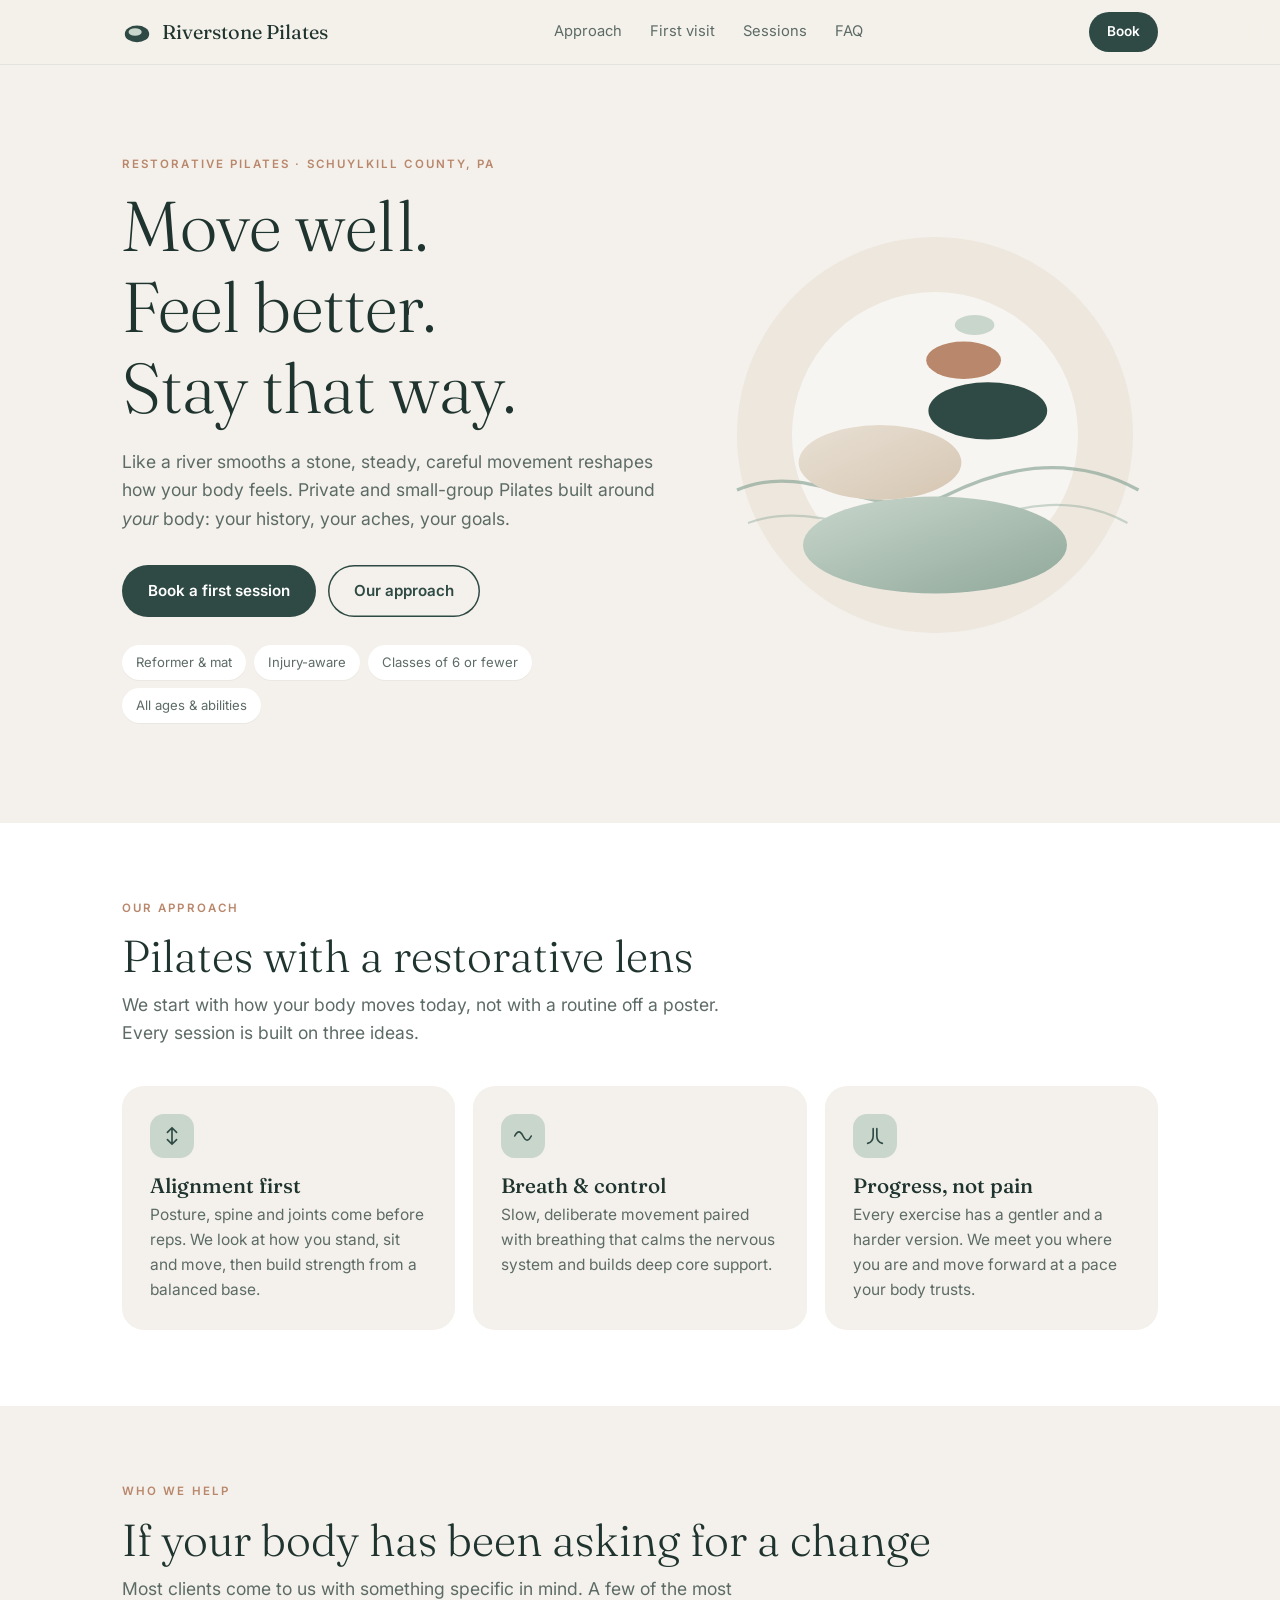
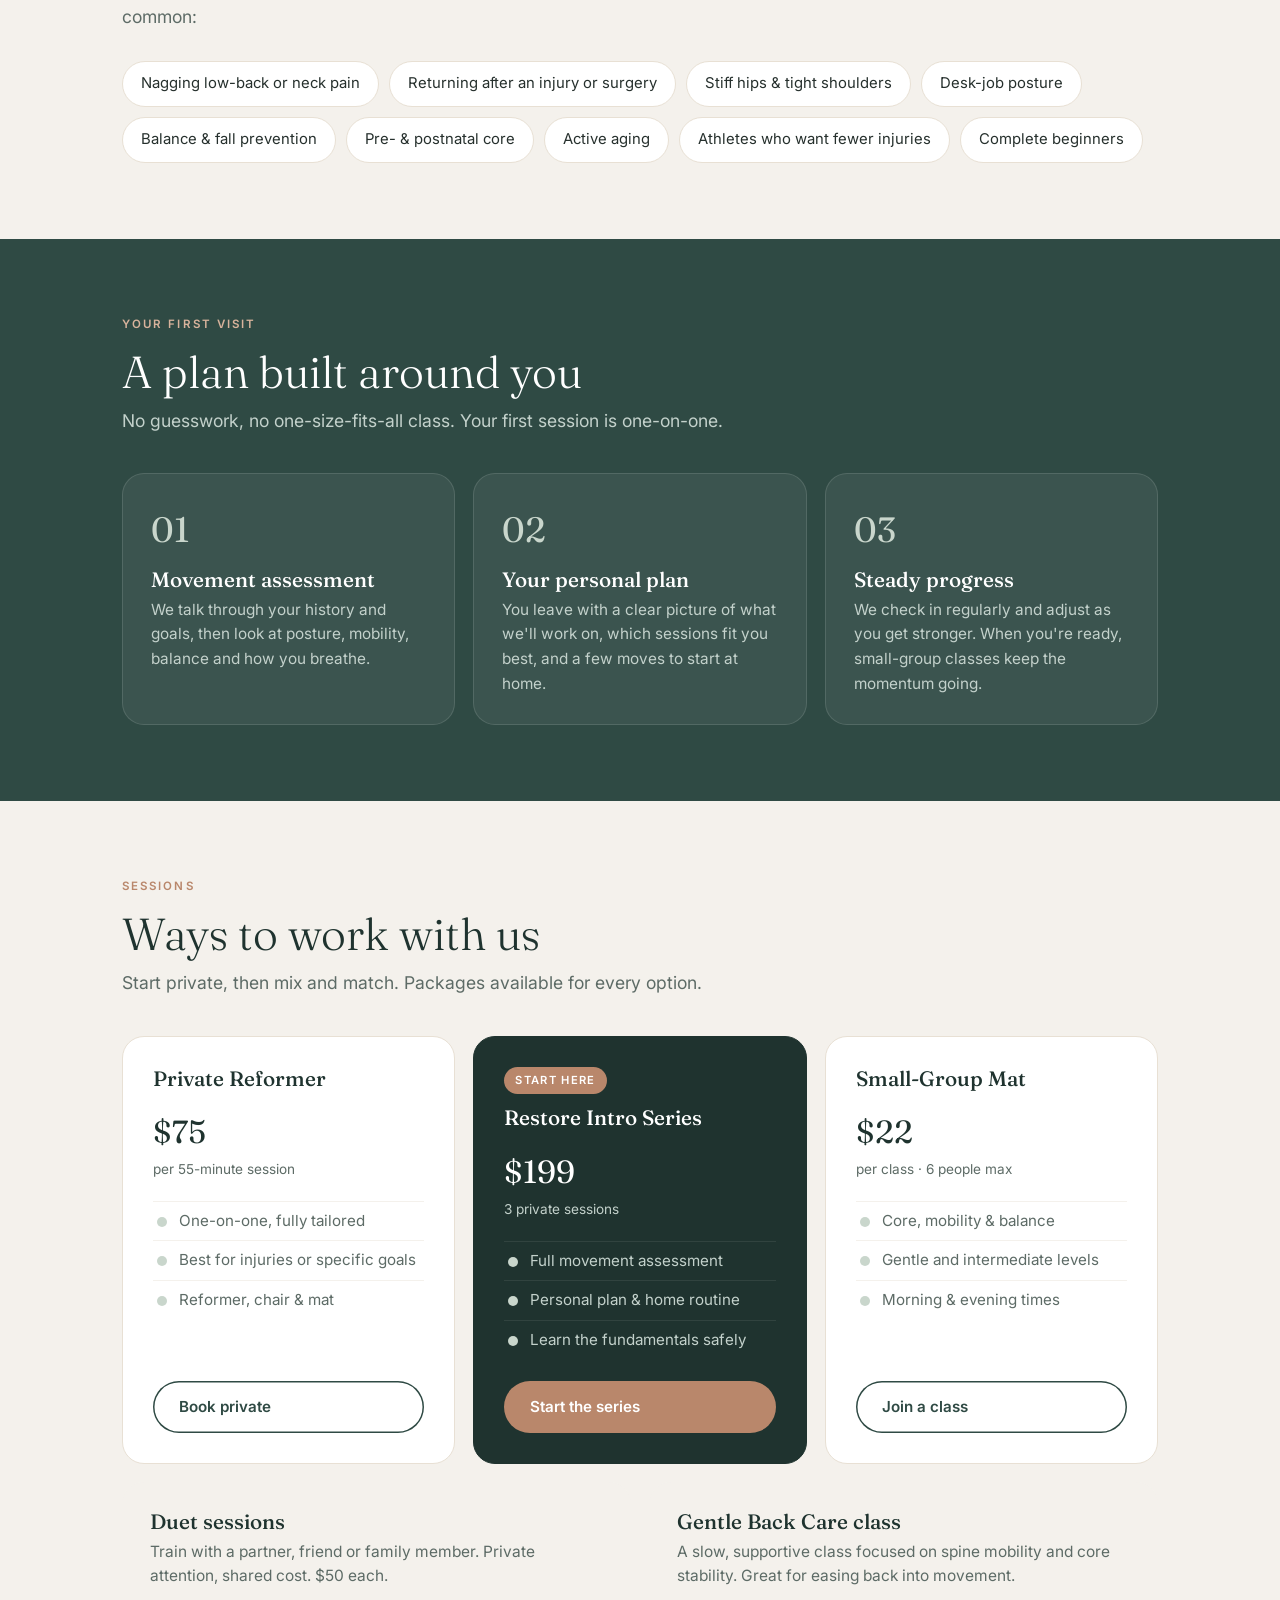
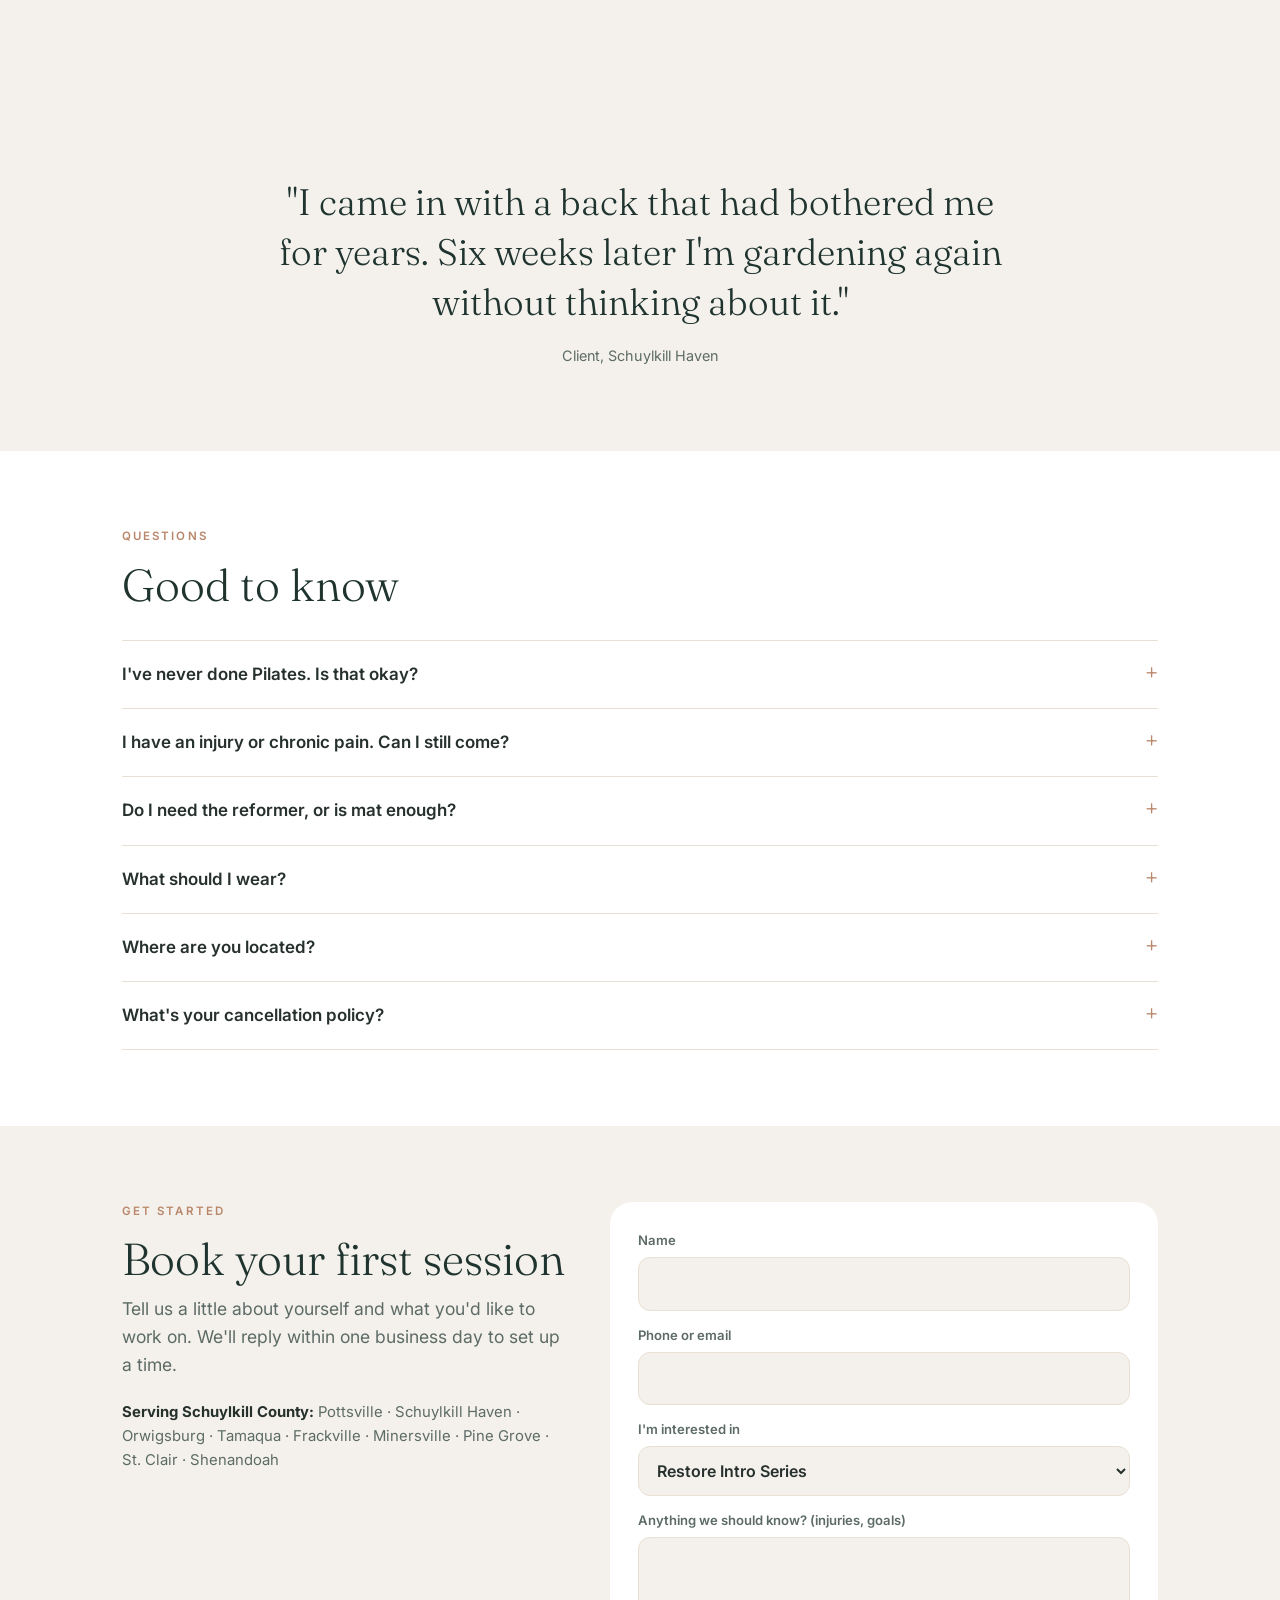
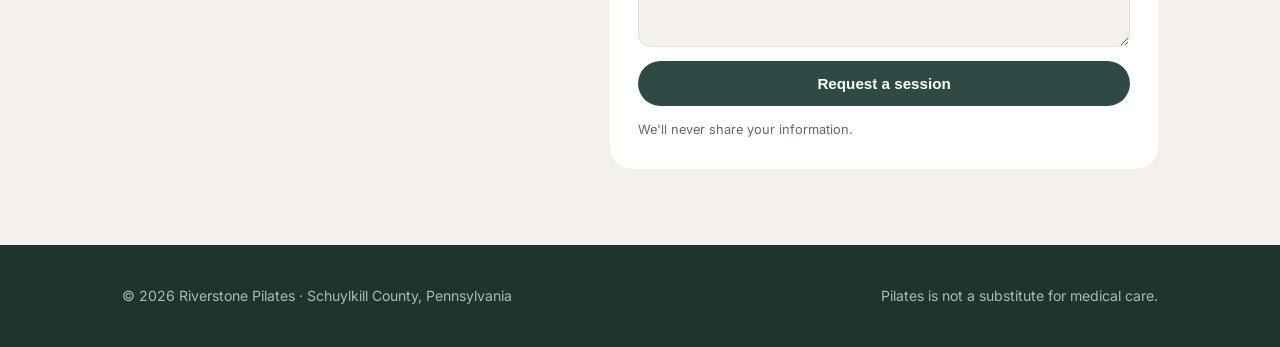
==== index.html @ e700edca "Pilates preview site" ====
<!doctype html>
<html lang="en">
<head>
<meta charset="utf-8">
<meta name="viewport" content="width=device-width, initial-scale=1, viewport-fit=cover">
<meta name="robots" content="noindex, nofollow">
<title>Riverstone Pilates | Schuylkill County, PA</title>
<meta name="description" content="Restorative Pilates in Schuylkill County, PA. Private reformer sessions, small-group mat classes and a guided Restore series for backs, joints and posture.">
<meta name="theme-color" content="#2f4a44">
<link rel="icon" href="data:image/svg+xml,%3Csvg xmlns='http://www.w3.org/2000/svg' viewBox='0 0 64 64'%3E%3Cellipse cx='32' cy='36' rx='26' ry='18' fill='%232f4a44'/%3E%3Cellipse cx='28' cy='32' rx='14' ry='8' fill='%23c9d6cc'/%3E%3C/svg%3E">
<link rel="preconnect" href="https://fonts.googleapis.com">
<link rel="preconnect" href="https://fonts.gstatic.com" crossorigin>
<link href="https://fonts.googleapis.com/css2?family=Fraunces:opsz,wght@9..144,300;9..144,500&family=Inter:wght@400;500;600&display=swap" rel="stylesheet">
<style>
  :root{
    --river:#2f4a44; --river-deep:#1f332f; --sage:#8fa89a; --mist:#c9d6cc;
    --stone:#f4f1ec; --sand:#e8e0d4; --clay:#b9876b; --ink:#26302d; --muted:#5d6b66;
    --radius:22px; --max:1080px;
  }
  *{box-sizing:border-box;margin:0;padding:0}
  html{scroll-behavior:smooth}
  body{font-family:Inter,system-ui,sans-serif;color:var(--ink);background:var(--stone);line-height:1.6;font-size:17px;-webkit-font-smoothing:antialiased}
  h1,h2,h3{font-family:Fraunces,Georgia,serif;font-weight:300;line-height:1.15;color:var(--river-deep)}
  h1{font-size:clamp(2.4rem,9vw,4.4rem)}
  h2{font-size:clamp(1.9rem,6vw,2.8rem);margin-bottom:.6rem}
  h3{font-size:1.3rem;font-weight:500;margin-bottom:.35rem}
  a{color:inherit}
  .wrap{max-width:var(--max);margin:0 auto;padding:0 22px}
  .eyebrow{text-transform:uppercase;letter-spacing:.18em;font-size:.72rem;font-weight:600;color:var(--clay);margin-bottom:.8rem;display:block}
  .lead{font-size:1.1rem;color:var(--muted);max-width:40rem}
  section{padding:76px 0}

  /* nav */
  header{position:sticky;top:0;z-index:20;background:rgba(244,241,236,.9);backdrop-filter:blur(10px);-webkit-backdrop-filter:blur(10px);border-bottom:1px solid rgba(47,74,68,.08)}
  .nav{display:flex;align-items:center;justify-content:space-between;height:64px}
  .logo{display:flex;align-items:center;gap:10px;text-decoration:none;font-family:Fraunces,serif;font-size:1.25rem;color:var(--river-deep)}
  .logo svg{width:30px;height:30px}
  .nav ul{display:none;list-style:none;gap:28px;font-size:.92rem}
  .nav ul a{text-decoration:none;color:var(--muted)}
  .nav ul a:hover{color:var(--river)}
  .btn{display:inline-block;background:var(--river);color:#fff;text-decoration:none;padding:14px 26px;border-radius:999px;font-weight:600;font-size:.95rem;border:0;cursor:pointer;transition:background .2s,transform .2s}
  .btn:hover{background:var(--river-deep);transform:translateY(-1px)}
  .btn.ghost{background:transparent;color:var(--river);box-shadow:inset 0 0 0 1.5px var(--river)}
  .btn.small{padding:9px 18px;font-size:.85rem}
  @media(min-width:860px){.nav ul{display:flex}}

  /* hero */
  .hero{padding:56px 0 70px;position:relative;overflow:hidden}
  .hero .wrap{display:grid;gap:44px;align-items:center}
  .hero p.lead{margin:1.2rem 0 2rem}
  .hero .ctas{display:flex;flex-wrap:wrap;gap:12px}
  .hero-art{position:relative;aspect-ratio:1/1;max-width:440px;width:100%;margin:0 auto}
  .hero-art svg{width:100%;height:100%}
  .badges{display:flex;flex-wrap:wrap;gap:8px;margin-top:28px}
  .badge{background:#fff;border-radius:999px;padding:7px 14px;font-size:.82rem;color:var(--muted);box-shadow:0 1px 0 rgba(0,0,0,.04)}
  @media(min-width:860px){.hero .wrap{grid-template-columns:1.1fr .9fr}.hero{padding:90px 0 100px}}

  /* pillars */
  .pillars{background:#fff}
  .grid{display:grid;gap:18px;margin-top:38px}
  @media(min-width:700px){.grid.three{grid-template-columns:repeat(3,1fr)}.grid.two{grid-template-columns:repeat(2,1fr)}}
  .card{background:var(--stone);border-radius:var(--radius);padding:28px}
  .card .ic{width:44px;height:44px;border-radius:14px;background:var(--mist);display:grid;place-items:center;margin-bottom:16px}
  .card .ic svg{width:22px;height:22px;stroke:var(--river);fill:none;stroke-width:1.8;stroke-linecap:round;stroke-linejoin:round}
  .card p{color:var(--muted);font-size:.97rem}

  /* who */
  .who-list{display:flex;flex-wrap:wrap;gap:10px;margin-top:30px}
  .who-list span{background:#fff;border:1px solid var(--sand);border-radius:999px;padding:10px 18px;font-size:.93rem}

  /* process */
  .process{background:var(--river);color:#e9efec}
  .process h2,.process h3{color:#fff}
  .process .lead{color:#c3d1cb}
  .steps{counter-reset:s;display:grid;gap:18px;margin-top:38px}
  @media(min-width:760px){.steps{grid-template-columns:repeat(3,1fr)}}
  .step{background:rgba(255,255,255,.06);border:1px solid rgba(255,255,255,.12);border-radius:var(--radius);padding:28px}
  .step::before{counter-increment:s;content:"0" counter(s);font-family:Fraunces,serif;font-size:2.2rem;color:var(--mist);display:block;margin-bottom:10px}
  .step p{color:#c3d1cb;font-size:.96rem}

  /* sessions */
  .session{background:#fff;border-radius:var(--radius);padding:30px;display:flex;flex-direction:column;border:1px solid var(--sand)}
  .session .price{font-family:Fraunces,serif;font-size:2rem;color:var(--river-deep);margin:10px 0 2px}
  .session .per{font-size:.85rem;color:var(--muted);margin-bottom:14px}
  .session ul{list-style:none;margin:6px 0 22px;flex:1}
  .session li{padding:7px 0 7px 26px;position:relative;font-size:.95rem;color:var(--muted);border-top:1px solid var(--stone)}
  .session li::before{content:"";position:absolute;left:4px;top:15px;width:10px;height:10px;border-radius:50%;background:var(--mist)}
  .session.featured{background:var(--river-deep);color:#e9efec;border-color:var(--river-deep)}
  .session.featured h3,.session.featured .price{color:#fff}
  .session.featured li,.session.featured .per{color:#c3d1cb;border-color:rgba(255,255,255,.08)}
  .session.featured .btn{background:var(--clay)}
  .tag{align-self:flex-start;background:var(--clay);color:#fff;font-size:.7rem;letter-spacing:.12em;text-transform:uppercase;font-weight:600;padding:5px 11px;border-radius:999px;margin-bottom:12px}

  /* quote */
  .quote{text-align:center;padding:84px 0}
  .quote blockquote{font-family:Fraunces,serif;font-weight:300;font-size:clamp(1.5rem,5vw,2.3rem);line-height:1.35;color:var(--river-deep);max-width:46rem;margin:0 auto}
  .quote cite{display:block;margin-top:18px;font-style:normal;color:var(--muted);font-size:.9rem}

  /* faq */
  .faq{background:#fff}
  details{border-bottom:1px solid var(--sand);padding:20px 0}
  details:first-of-type{border-top:1px solid var(--sand);margin-top:30px}
  summary{cursor:pointer;list-style:none;font-weight:600;display:flex;justify-content:space-between;gap:16px}
  summary::-webkit-details-marker{display:none}
  summary::after{content:"+";font-family:Fraunces,serif;font-size:1.5rem;line-height:1;color:var(--clay);transition:transform .2s}
  details[open] summary::after{transform:rotate(45deg)}
  details p{color:var(--muted);margin-top:10px;max-width:44rem}

  /* contact */
  .contact .wrap{display:grid;gap:40px}
  @media(min-width:860px){.contact .wrap{grid-template-columns:.9fr 1.1fr}}
  form{background:#fff;border-radius:var(--radius);padding:28px;display:grid;gap:14px}
  label{font-size:.82rem;font-weight:600;color:var(--muted);display:grid;gap:6px}
  input,select,textarea{font:inherit;font-size:16px;padding:13px 14px;border:1px solid var(--sand);border-radius:12px;background:var(--stone);color:var(--ink);width:100%}
  input:focus,select:focus,textarea:focus{outline:2px solid var(--sage);border-color:transparent}
  textarea{min-height:110px;resize:vertical}
  .towns{margin-top:22px;color:var(--muted);font-size:.93rem}
  .towns strong{color:var(--ink)}
  .note{font-size:.8rem;color:var(--muted)}

  footer{background:var(--river-deep);color:#a9bbb4;padding:40px 0 calc(40px + env(safe-area-inset-bottom));font-size:.88rem}
  footer .wrap{display:flex;flex-wrap:wrap;justify-content:space-between;gap:16px}

  /* sticky mobile CTA */
  .mcta{position:fixed;left:14px;right:14px;bottom:calc(14px + env(safe-area-inset-bottom));z-index:30;text-align:center;box-shadow:0 10px 30px rgba(31,51,47,.35)}
  @media(min-width:860px){.mcta{display:none}}

  .reveal{opacity:0;transform:translateY(18px);transition:opacity .8s ease,transform .8s ease}
  .reveal.in{opacity:1;transform:none}
  @media (prefers-reduced-motion:reduce){.reveal{opacity:1;transform:none}.breath{animation:none!important}}
  .breath{animation:breathe 8s ease-in-out infinite;transform-origin:center}
  @keyframes breathe{0%,100%{transform:scale(1)}50%{transform:scale(1.04)}}
</style>
</head>
<body>

<header>
  <div class="wrap nav">
    <a class="logo" href="#top" aria-label="Riverstone Pilates home">
      <svg viewBox="0 0 64 64" aria-hidden="true"><ellipse cx="32" cy="36" rx="26" ry="18" fill="#2f4a44"/><ellipse cx="28" cy="32" rx="14" ry="8" fill="#c9d6cc"/></svg>
      Riverstone Pilates
    </a>
    <ul>
      <li><a href="#approach">Approach</a></li>
      <li><a href="#first-visit">First visit</a></li>
      <li><a href="#sessions">Sessions</a></li>
      <li><a href="#faq">FAQ</a></li>
    </ul>
    <a class="btn small" href="#contact">Book</a>
  </div>
</header>

<main id="top">

<section class="hero">
  <div class="wrap">
    <div>
      <span class="eyebrow">Restorative Pilates · Schuylkill County, PA</span>
      <h1>Move well.<br>Feel better.<br>Stay that way.</h1>
      <p class="lead">Like a river smooths a stone, steady, careful movement reshapes how your body feels. Private and small-group Pilates built around <em>your</em> body: your history, your aches, your goals.</p>
      <div class="ctas">
        <a class="btn" href="#contact">Book a first session</a>
        <a class="btn ghost" href="#approach">Our approach</a>
      </div>
      <div class="badges">
        <span class="badge">Reformer &amp; mat</span>
        <span class="badge">Injury-aware</span>
        <span class="badge">Classes of 6 or fewer</span>
        <span class="badge">All ages &amp; abilities</span>
      </div>
    </div>
    <div class="hero-art" aria-hidden="true">
      <svg viewBox="0 0 400 400">
        <defs>
          <linearGradient id="g1" x1="0" y1="0" x2="1" y2="1"><stop offset="0" stop-color="#c9d6cc"/><stop offset="1" stop-color="#8fa89a"/></linearGradient>
          <linearGradient id="g2" x1="0" y1="0" x2="1" y2="1"><stop offset="0" stop-color="#e8e0d4"/><stop offset="1" stop-color="#d6c6b2"/></linearGradient>
        </defs>
        <g class="breath">
          <circle cx="200" cy="200" r="180" fill="#e8e0d4" opacity=".55"/>
          <circle cx="200" cy="200" r="130" fill="#fff" opacity=".6"/>
        </g>
        <path d="M20 250 C 90 220, 150 285, 210 255 S 330 220, 385 250" fill="none" stroke="#8fa89a" stroke-width="3" opacity=".7"/>
        <path d="M30 280 C 100 255, 160 310, 220 285 S 330 255, 375 280" fill="none" stroke="#8fa89a" stroke-width="2" opacity=".45"/>
        <ellipse cx="200" cy="300" rx="120" ry="44" fill="url(#g1)"/>
        <ellipse cx="150" cy="225" rx="74" ry="34" fill="url(#g2)"/>
        <ellipse cx="248" cy="178" rx="54" ry="26" fill="#2f4a44"/>
        <ellipse cx="226" cy="132" rx="34" ry="17" fill="#b9876b"/>
        <ellipse cx="236" cy="100" rx="18" ry="9" fill="#c9d6cc"/>
      </svg>
    </div>
  </div>
</section>

<section class="pillars" id="approach">
  <div class="wrap reveal">
    <span class="eyebrow">Our approach</span>
    <h2>Pilates with a restorative lens</h2>
    <p class="lead">We start with how your body moves today, not with a routine off a poster. Every session is built on three ideas.</p>
    <div class="grid three">
      <div class="card">
        <div class="ic"><svg viewBox="0 0 24 24"><path d="M12 3v18M7 8l5-5 5 5M7 16l5 5 5-5"/></svg></div>
        <h3>Alignment first</h3>
        <p>Posture, spine and joints come before reps. We look at how you stand, sit and move, then build strength from a balanced base.</p>
      </div>
      <div class="card">
        <div class="ic"><svg viewBox="0 0 24 24"><path d="M3 12c3-6 6-6 9 0s6 6 9 0"/></svg></div>
        <h3>Breath &amp; control</h3>
        <p>Slow, deliberate movement paired with breathing that calms the nervous system and builds deep core support.</p>
      </div>
      <div class="card">
        <div class="ic"><svg viewBox="0 0 24 24"><path d="M4 20c4-1 6-4 6-8V4M20 20c-4-1-6-4-6-8V4"/></svg></div>
        <h3>Progress, not pain</h3>
        <p>Every exercise has a gentler and a harder version. We meet you where you are and move forward at a pace your body trusts.</p>
      </div>
    </div>
  </div>
</section>

<section id="who">
  <div class="wrap reveal">
    <span class="eyebrow">Who we help</span>
    <h2>If your body has been asking for a change</h2>
    <p class="lead">Most clients come to us with something specific in mind. A few of the most common:</p>
    <div class="who-list">
      <span>Nagging low-back or neck pain</span>
      <span>Returning after an injury or surgery</span>
      <span>Stiff hips &amp; tight shoulders</span>
      <span>Desk-job posture</span>
      <span>Balance &amp; fall prevention</span>
      <span>Pre- &amp; postnatal core</span>
      <span>Active aging</span>
      <span>Athletes who want fewer injuries</span>
      <span>Complete beginners</span>
    </div>
  </div>
</section>

<section class="process" id="first-visit">
  <div class="wrap reveal">
    <span class="eyebrow" style="color:#d8b39c">Your first visit</span>
    <h2>A plan built around you</h2>
    <p class="lead">No guesswork, no one-size-fits-all class. Your first session is one-on-one.</p>
    <div class="steps">
      <div class="step"><h3>Movement assessment</h3><p>We talk through your history and goals, then look at posture, mobility, balance and how you breathe.</p></div>
      <div class="step"><h3>Your personal plan</h3><p>You leave with a clear picture of what we'll work on, which sessions fit you best, and a few moves to start at home.</p></div>
      <div class="step"><h3>Steady progress</h3><p>We check in regularly and adjust as you get stronger. When you're ready, small-group classes keep the momentum going.</p></div>
    </div>
  </div>
</section>

<section id="sessions">
  <div class="wrap reveal">
    <span class="eyebrow">Sessions</span>
    <h2>Ways to work with us</h2>
    <p class="lead">Start private, then mix and match. Packages available for every option.</p>
    <div class="grid three">
      <div class="session">
        <h3>Private Reformer</h3>
        <div class="price">$75</div><div class="per">per 55-minute session</div>
        <ul><li>One-on-one, fully tailored</li><li>Best for injuries or specific goals</li><li>Reformer, chair &amp; mat</li></ul>
        <a class="btn ghost" href="#contact">Book private</a>
      </div>
      <div class="session featured">
        <span class="tag">Start here</span>
        <h3>Restore Intro Series</h3>
        <div class="price">$199</div><div class="per">3 private sessions</div>
        <ul><li>Full movement assessment</li><li>Personal plan &amp; home routine</li><li>Learn the fundamentals safely</li></ul>
        <a class="btn" href="#contact">Start the series</a>
      </div>
      <div class="session">
        <h3>Small-Group Mat</h3>
        <div class="price">$22</div><div class="per">per class · 6 people max</div>
        <ul><li>Core, mobility &amp; balance</li><li>Gentle and intermediate levels</li><li>Morning &amp; evening times</li></ul>
        <a class="btn ghost" href="#contact">Join a class</a>
      </div>
    </div>
    <div class="grid two" style="margin-top:18px">
      <div class="card"><h3>Duet sessions</h3><p>Train with a partner, friend or family member. Private attention, shared cost. $50 each.</p></div>
      <div class="card"><h3>Gentle Back Care class</h3><p>A slow, supportive class focused on spine mobility and core stability. Great for easing back into movement.</p></div>
    </div>
  </div>
</section>

<section class="quote">
  <div class="wrap reveal">
    <blockquote>"I came in with a back that had bothered me for years. Six weeks later I'm gardening again without thinking about it."</blockquote>
    <cite>Client, Schuylkill Haven</cite>
  </div>
</section>

<section class="faq" id="faq">
  <div class="wrap reveal">
    <span class="eyebrow">Questions</span>
    <h2>Good to know</h2>
    <details><summary>I've never done Pilates. Is that okay?</summary><p>Absolutely. Most of our clients are new to it. Your first session is private so you can learn the basics at your own pace.</p></details>
    <details><summary>I have an injury or chronic pain. Can I still come?</summary><p>Yes, that's a big part of what we do. Tell us about it when you book and we'll build your sessions around it. If you're under a doctor's care, let us know and bring any guidance you've been given.</p></details>
    <details><summary>Do I need the reformer, or is mat enough?</summary><p>Both work. The reformer's springs can support you or challenge you, which makes it ideal for rebuilding strength. Mat classes are a great, affordable way to keep your progress going.</p></details>
    <details><summary>What should I wear?</summary><p>Comfortable clothes you can move in and grip socks (we have them if you forget). No shoes on the equipment.</p></details>
    <details><summary>Where are you located?</summary><p>We're in Schuylkill County, PA, with easy access from Pottsville, Schuylkill Haven, Orwigsburg and the surrounding towns. Exact address comes with your booking confirmation.</p></details>
    <details><summary>What's your cancellation policy?</summary><p>Please give 24 hours' notice to reschedule a private session. Life happens, so just reach out.</p></details>
  </div>
</section>

<section class="contact" id="contact">
  <div class="wrap reveal">
    <div>
      <span class="eyebrow">Get started</span>
      <h2>Book your first session</h2>
      <p class="lead">Tell us a little about yourself and what you'd like to work on. We'll reply within one business day to set up a time.</p>
      <p class="towns"><strong>Serving Schuylkill County:</strong> Pottsville · Schuylkill Haven · Orwigsburg · Tamaqua · Frackville · Minersville · Pine Grove · St. Clair · Shenandoah</p>
    </div>
    <form id="bookform">
      <label>Name<input name="name" required autocomplete="name"></label>
      <label>Phone or email<input name="contact" required autocomplete="email"></label>
      <label>I'm interested in
        <select name="interest">
          <option>Restore Intro Series</option>
          <option>Private Reformer</option>
          <option>Duet sessions</option>
          <option>Small-Group Mat</option>
          <option>Gentle Back Care class</option>
          <option>Not sure yet</option>
        </select>
      </label>
      <label>Anything we should know? (injuries, goals)<textarea name="notes"></textarea></label>
      <button class="btn" type="submit">Request a session</button>
      <p class="note" id="formnote">We'll never share your information.</p>
    </form>
  </div>
</section>

</main>

<footer>
  <div class="wrap">
    <span>© 2026 Riverstone Pilates · Schuylkill County, Pennsylvania</span>
    <span>Pilates is not a substitute for medical care.</span>
  </div>
</footer>

<a class="btn mcta" href="#contact">Book a first session</a>

<script>
  const io = new IntersectionObserver(es => es.forEach(e => { if (e.isIntersecting) { e.target.classList.add('in'); io.unobserve(e.target); } }), {threshold:.12});
  document.querySelectorAll('.reveal').forEach(el => io.observe(el));
  // Preview only: the form isn't wired to an inbox yet.
  document.getElementById('bookform').addEventListener('submit', e => {
    e.preventDefault();
    document.getElementById('formnote').textContent = "Thanks! This is a preview site, so requests aren't sent anywhere yet.";
  });
</script>
</body>
</html>
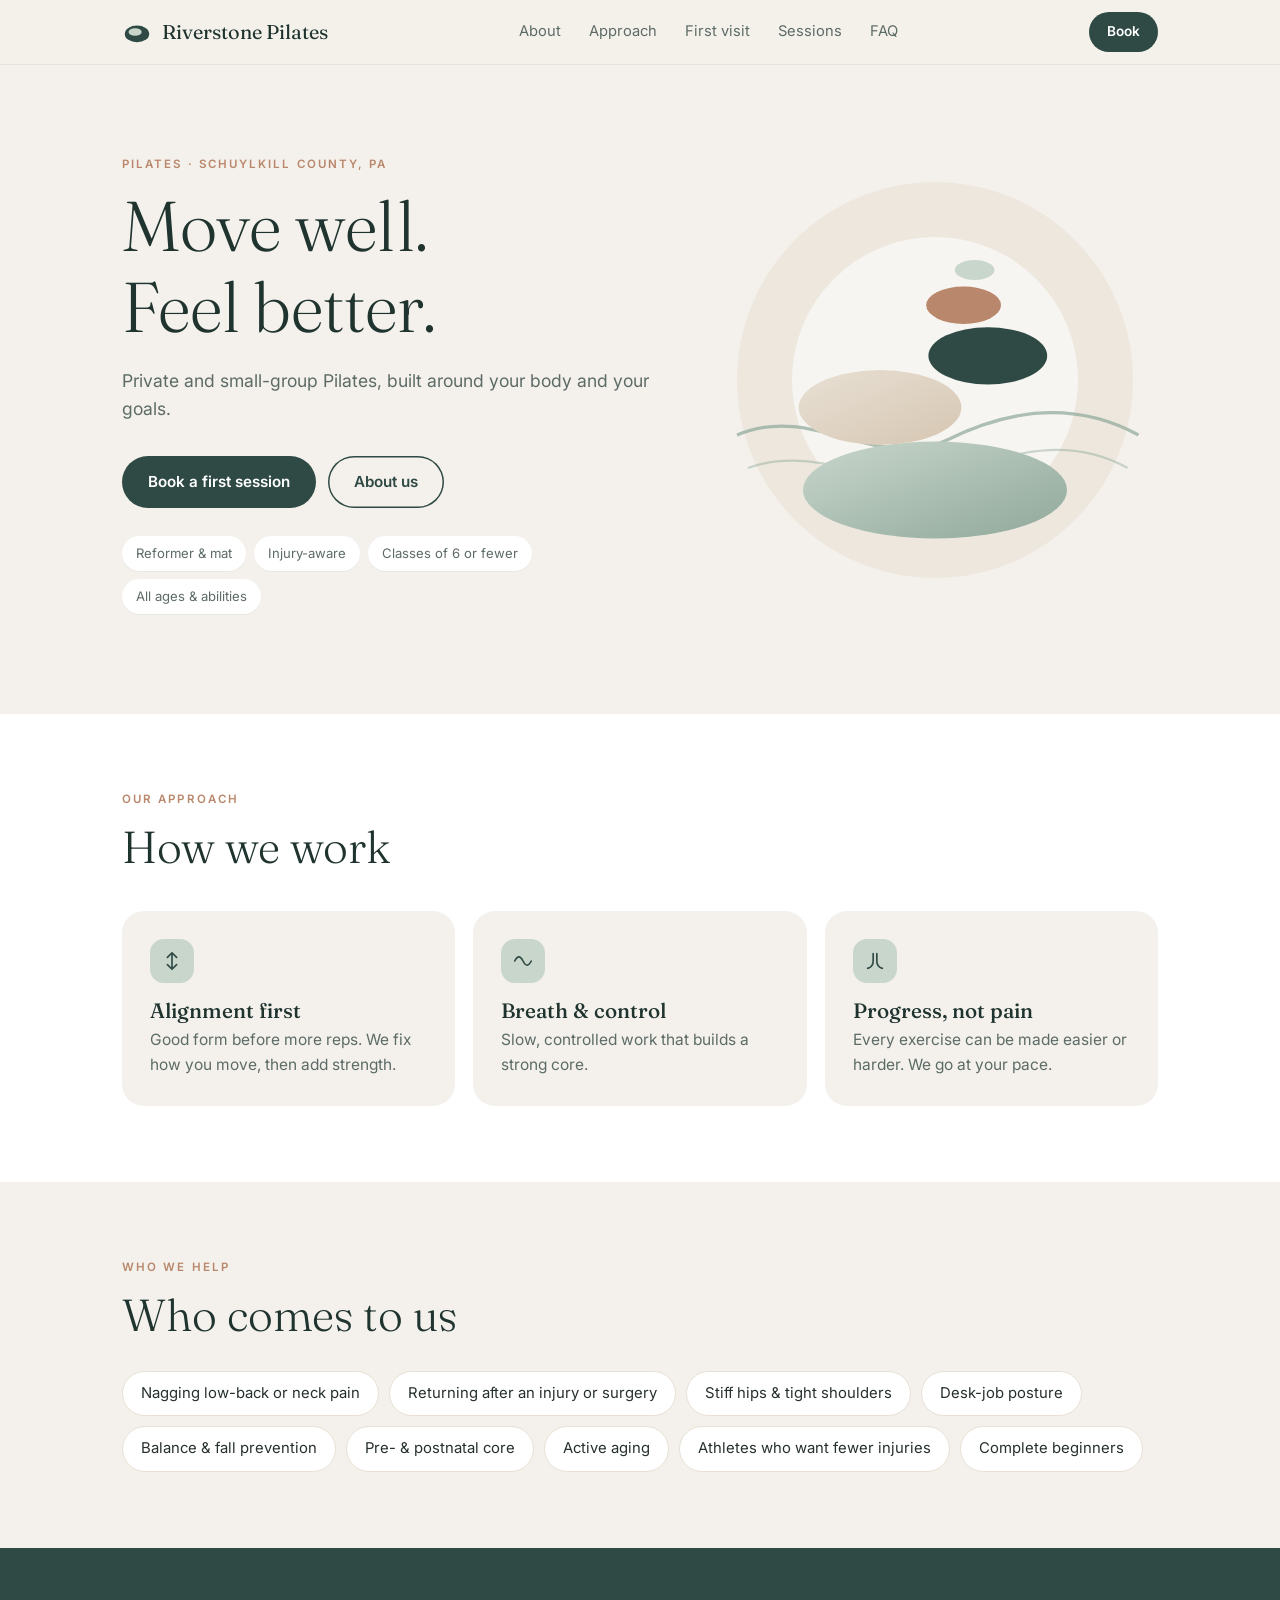
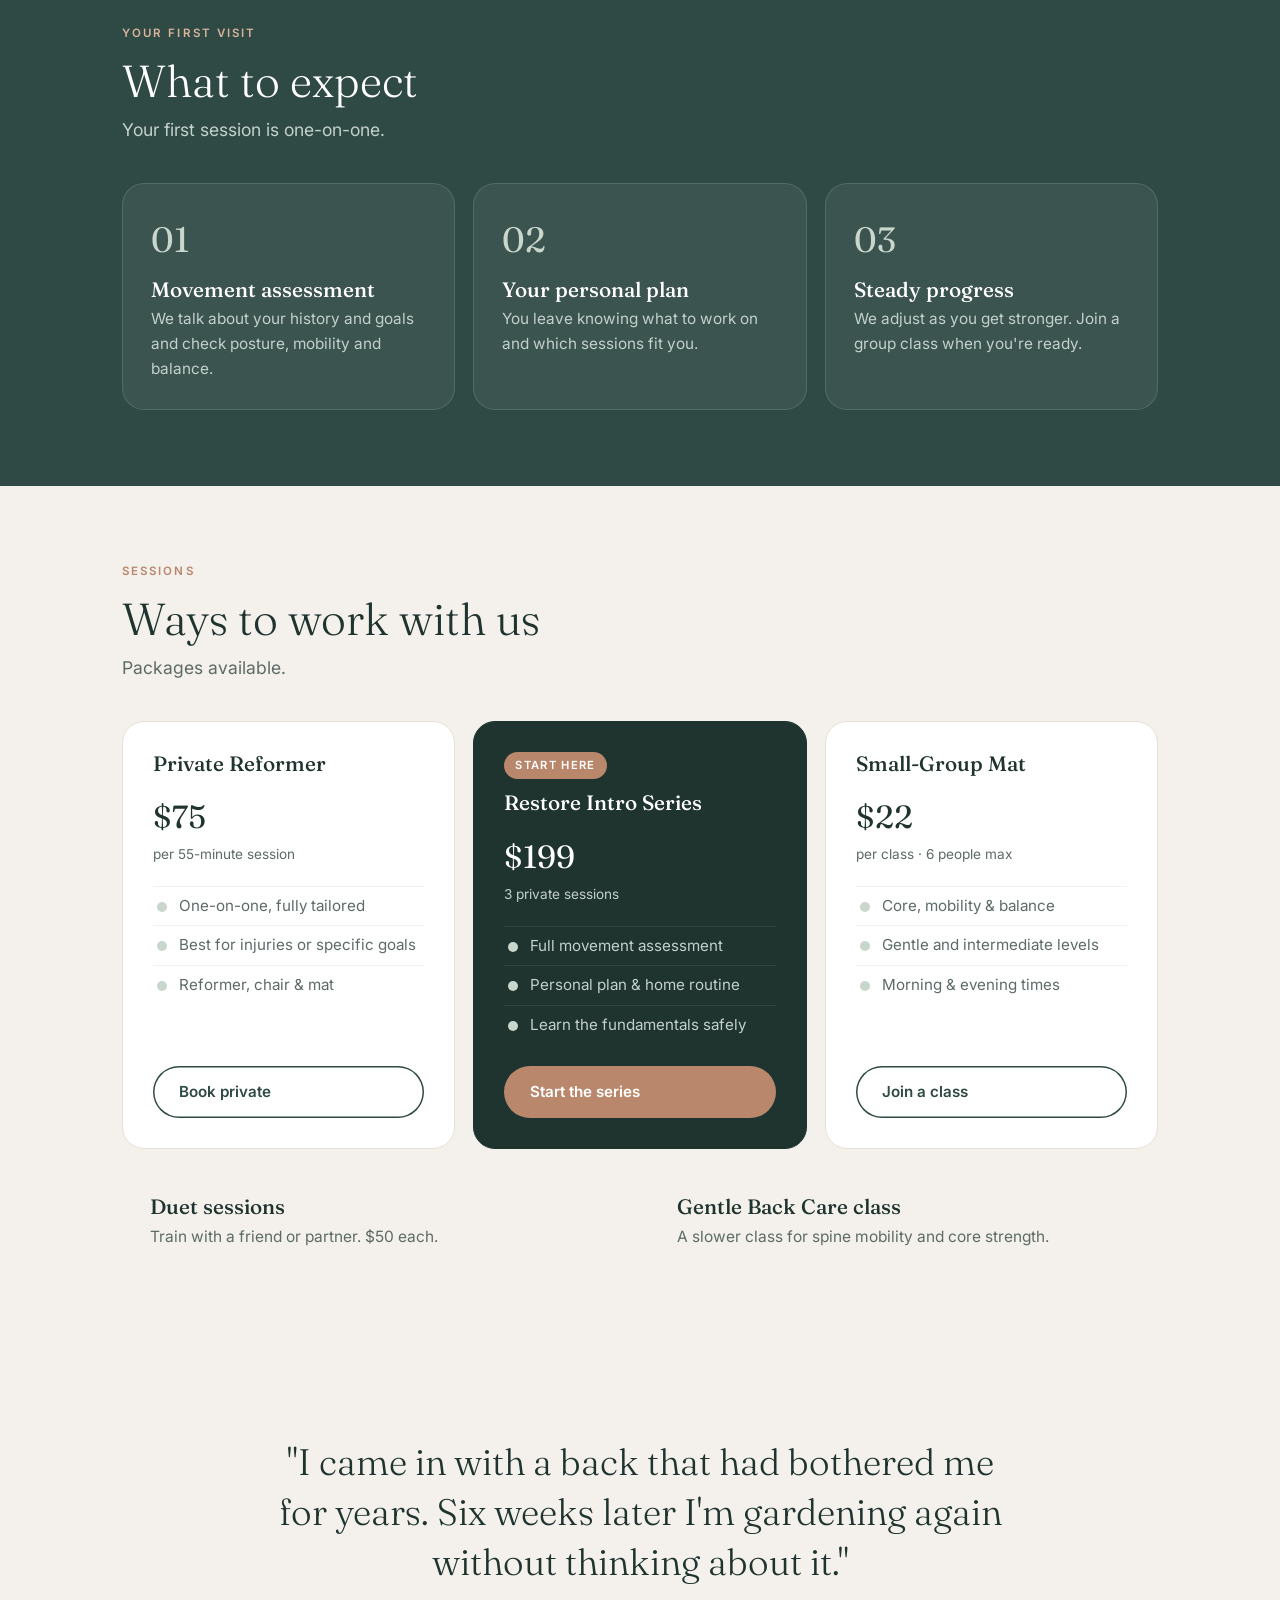
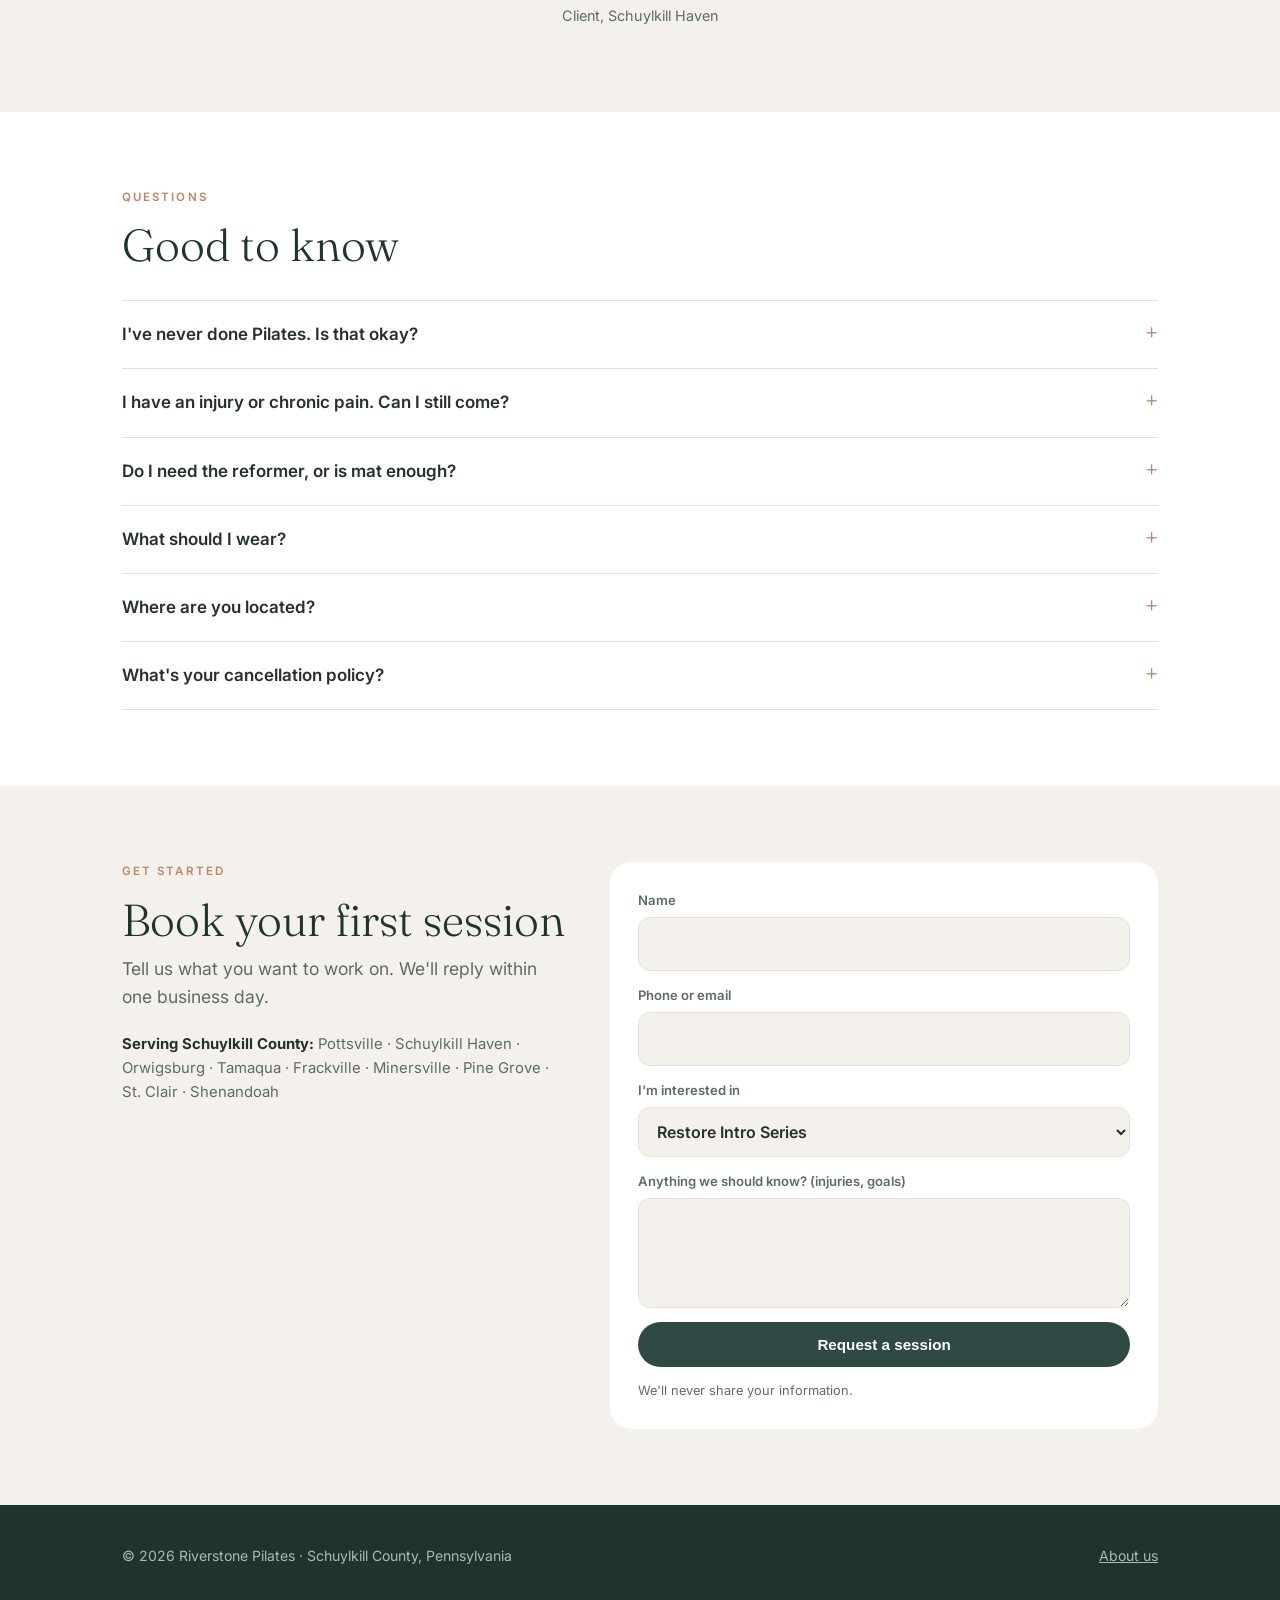
==== commit da4af5f4: "Tighten copy, add About page" ====
--- a/index.html
+++ b/index.html
@@ -5,132 +5,13 @@
 <meta name="viewport" content="width=device-width, initial-scale=1, viewport-fit=cover">
 <meta name="robots" content="noindex, nofollow">
 <title>Riverstone Pilates | Schuylkill County, PA</title>
-<meta name="description" content="Restorative Pilates in Schuylkill County, PA. Private reformer sessions, small-group mat classes and a guided Restore series for backs, joints and posture.">
+<meta name="description" content="Pilates in Schuylkill County, PA. Private reformer sessions and small-group mat classes.">
 <meta name="theme-color" content="#2f4a44">
 <link rel="icon" href="data:image/svg+xml,%3Csvg xmlns='http://www.w3.org/2000/svg' viewBox='0 0 64 64'%3E%3Cellipse cx='32' cy='36' rx='26' ry='18' fill='%232f4a44'/%3E%3Cellipse cx='28' cy='32' rx='14' ry='8' fill='%23c9d6cc'/%3E%3C/svg%3E">
 <link rel="preconnect" href="https://fonts.googleapis.com">
 <link rel="preconnect" href="https://fonts.gstatic.com" crossorigin>
 <link href="https://fonts.googleapis.com/css2?family=Fraunces:opsz,wght@9..144,300;9..144,500&family=Inter:wght@400;500;600&display=swap" rel="stylesheet">
-<style>
-  :root{
-    --river:#2f4a44; --river-deep:#1f332f; --sage:#8fa89a; --mist:#c9d6cc;
-    --stone:#f4f1ec; --sand:#e8e0d4; --clay:#b9876b; --ink:#26302d; --muted:#5d6b66;
-    --radius:22px; --max:1080px;
-  }
-  *{box-sizing:border-box;margin:0;padding:0}
-  html{scroll-behavior:smooth}
-  body{font-family:Inter,system-ui,sans-serif;color:var(--ink);background:var(--stone);line-height:1.6;font-size:17px;-webkit-font-smoothing:antialiased}
-  h1,h2,h3{font-family:Fraunces,Georgia,serif;font-weight:300;line-height:1.15;color:var(--river-deep)}
-  h1{font-size:clamp(2.4rem,9vw,4.4rem)}
-  h2{font-size:clamp(1.9rem,6vw,2.8rem);margin-bottom:.6rem}
-  h3{font-size:1.3rem;font-weight:500;margin-bottom:.35rem}
-  a{color:inherit}
-  .wrap{max-width:var(--max);margin:0 auto;padding:0 22px}
-  .eyebrow{text-transform:uppercase;letter-spacing:.18em;font-size:.72rem;font-weight:600;color:var(--clay);margin-bottom:.8rem;display:block}
-  .lead{font-size:1.1rem;color:var(--muted);max-width:40rem}
-  section{padding:76px 0}
-
-  /* nav */
-  header{position:sticky;top:0;z-index:20;background:rgba(244,241,236,.9);backdrop-filter:blur(10px);-webkit-backdrop-filter:blur(10px);border-bottom:1px solid rgba(47,74,68,.08)}
-  .nav{display:flex;align-items:center;justify-content:space-between;height:64px}
-  .logo{display:flex;align-items:center;gap:10px;text-decoration:none;font-family:Fraunces,serif;font-size:1.25rem;color:var(--river-deep)}
-  .logo svg{width:30px;height:30px}
-  .nav ul{display:none;list-style:none;gap:28px;font-size:.92rem}
-  .nav ul a{text-decoration:none;color:var(--muted)}
-  .nav ul a:hover{color:var(--river)}
-  .btn{display:inline-block;background:var(--river);color:#fff;text-decoration:none;padding:14px 26px;border-radius:999px;font-weight:600;font-size:.95rem;border:0;cursor:pointer;transition:background .2s,transform .2s}
-  .btn:hover{background:var(--river-deep);transform:translateY(-1px)}
-  .btn.ghost{background:transparent;color:var(--river);box-shadow:inset 0 0 0 1.5px var(--river)}
-  .btn.small{padding:9px 18px;font-size:.85rem}
-  @media(min-width:860px){.nav ul{display:flex}}
-
-  /* hero */
-  .hero{padding:56px 0 70px;position:relative;overflow:hidden}
-  .hero .wrap{display:grid;gap:44px;align-items:center}
-  .hero p.lead{margin:1.2rem 0 2rem}
-  .hero .ctas{display:flex;flex-wrap:wrap;gap:12px}
-  .hero-art{position:relative;aspect-ratio:1/1;max-width:440px;width:100%;margin:0 auto}
-  .hero-art svg{width:100%;height:100%}
-  .badges{display:flex;flex-wrap:wrap;gap:8px;margin-top:28px}
-  .badge{background:#fff;border-radius:999px;padding:7px 14px;font-size:.82rem;color:var(--muted);box-shadow:0 1px 0 rgba(0,0,0,.04)}
-  @media(min-width:860px){.hero .wrap{grid-template-columns:1.1fr .9fr}.hero{padding:90px 0 100px}}
-
-  /* pillars */
-  .pillars{background:#fff}
-  .grid{display:grid;gap:18px;margin-top:38px}
-  @media(min-width:700px){.grid.three{grid-template-columns:repeat(3,1fr)}.grid.two{grid-template-columns:repeat(2,1fr)}}
-  .card{background:var(--stone);border-radius:var(--radius);padding:28px}
-  .card .ic{width:44px;height:44px;border-radius:14px;background:var(--mist);display:grid;place-items:center;margin-bottom:16px}
-  .card .ic svg{width:22px;height:22px;stroke:var(--river);fill:none;stroke-width:1.8;stroke-linecap:round;stroke-linejoin:round}
-  .card p{color:var(--muted);font-size:.97rem}
-
-  /* who */
-  .who-list{display:flex;flex-wrap:wrap;gap:10px;margin-top:30px}
-  .who-list span{background:#fff;border:1px solid var(--sand);border-radius:999px;padding:10px 18px;font-size:.93rem}
-
-  /* process */
-  .process{background:var(--river);color:#e9efec}
-  .process h2,.process h3{color:#fff}
-  .process .lead{color:#c3d1cb}
-  .steps{counter-reset:s;display:grid;gap:18px;margin-top:38px}
-  @media(min-width:760px){.steps{grid-template-columns:repeat(3,1fr)}}
-  .step{background:rgba(255,255,255,.06);border:1px solid rgba(255,255,255,.12);border-radius:var(--radius);padding:28px}
-  .step::before{counter-increment:s;content:"0" counter(s);font-family:Fraunces,serif;font-size:2.2rem;color:var(--mist);display:block;margin-bottom:10px}
-  .step p{color:#c3d1cb;font-size:.96rem}
-
-  /* sessions */
-  .session{background:#fff;border-radius:var(--radius);padding:30px;display:flex;flex-direction:column;border:1px solid var(--sand)}
-  .session .price{font-family:Fraunces,serif;font-size:2rem;color:var(--river-deep);margin:10px 0 2px}
-  .session .per{font-size:.85rem;color:var(--muted);margin-bottom:14px}
-  .session ul{list-style:none;margin:6px 0 22px;flex:1}
-  .session li{padding:7px 0 7px 26px;position:relative;font-size:.95rem;color:var(--muted);border-top:1px solid var(--stone)}
-  .session li::before{content:"";position:absolute;left:4px;top:15px;width:10px;height:10px;border-radius:50%;background:var(--mist)}
-  .session.featured{background:var(--river-deep);color:#e9efec;border-color:var(--river-deep)}
-  .session.featured h3,.session.featured .price{color:#fff}
-  .session.featured li,.session.featured .per{color:#c3d1cb;border-color:rgba(255,255,255,.08)}
-  .session.featured .btn{background:var(--clay)}
-  .tag{align-self:flex-start;background:var(--clay);color:#fff;font-size:.7rem;letter-spacing:.12em;text-transform:uppercase;font-weight:600;padding:5px 11px;border-radius:999px;margin-bottom:12px}
-
-  /* quote */
-  .quote{text-align:center;padding:84px 0}
-  .quote blockquote{font-family:Fraunces,serif;font-weight:300;font-size:clamp(1.5rem,5vw,2.3rem);line-height:1.35;color:var(--river-deep);max-width:46rem;margin:0 auto}
-  .quote cite{display:block;margin-top:18px;font-style:normal;color:var(--muted);font-size:.9rem}
-
-  /* faq */
-  .faq{background:#fff}
-  details{border-bottom:1px solid var(--sand);padding:20px 0}
-  details:first-of-type{border-top:1px solid var(--sand);margin-top:30px}
-  summary{cursor:pointer;list-style:none;font-weight:600;display:flex;justify-content:space-between;gap:16px}
-  summary::-webkit-details-marker{display:none}
-  summary::after{content:"+";font-family:Fraunces,serif;font-size:1.5rem;line-height:1;color:var(--clay);transition:transform .2s}
-  details[open] summary::after{transform:rotate(45deg)}
-  details p{color:var(--muted);margin-top:10px;max-width:44rem}
-
-  /* contact */
-  .contact .wrap{display:grid;gap:40px}
-  @media(min-width:860px){.contact .wrap{grid-template-columns:.9fr 1.1fr}}
-  form{background:#fff;border-radius:var(--radius);padding:28px;display:grid;gap:14px}
-  label{font-size:.82rem;font-weight:600;color:var(--muted);display:grid;gap:6px}
-  input,select,textarea{font:inherit;font-size:16px;padding:13px 14px;border:1px solid var(--sand);border-radius:12px;background:var(--stone);color:var(--ink);width:100%}
-  input:focus,select:focus,textarea:focus{outline:2px solid var(--sage);border-color:transparent}
-  textarea{min-height:110px;resize:vertical}
-  .towns{margin-top:22px;color:var(--muted);font-size:.93rem}
-  .towns strong{color:var(--ink)}
-  .note{font-size:.8rem;color:var(--muted)}
-
-  footer{background:var(--river-deep);color:#a9bbb4;padding:40px 0 calc(40px + env(safe-area-inset-bottom));font-size:.88rem}
-  footer .wrap{display:flex;flex-wrap:wrap;justify-content:space-between;gap:16px}
-
-  /* sticky mobile CTA */
-  .mcta{position:fixed;left:14px;right:14px;bottom:calc(14px + env(safe-area-inset-bottom));z-index:30;text-align:center;box-shadow:0 10px 30px rgba(31,51,47,.35)}
-  @media(min-width:860px){.mcta{display:none}}
-
-  .reveal{opacity:0;transform:translateY(18px);transition:opacity .8s ease,transform .8s ease}
-  .reveal.in{opacity:1;transform:none}
-  @media (prefers-reduced-motion:reduce){.reveal{opacity:1;transform:none}.breath{animation:none!important}}
-  .breath{animation:breathe 8s ease-in-out infinite;transform-origin:center}
-  @keyframes breathe{0%,100%{transform:scale(1)}50%{transform:scale(1.04)}}
-</style>
+<link rel="stylesheet" href="styles.css">
 </head>
 <body>
 
@@ -141,6 +22,7 @@
       Riverstone Pilates
     </a>
     <ul>
+      <li><a href="about.html">About</a></li>
       <li><a href="#approach">Approach</a></li>
       <li><a href="#first-visit">First visit</a></li>
       <li><a href="#sessions">Sessions</a></li>
@@ -155,12 +37,12 @@
 <section class="hero">
   <div class="wrap">
     <div>
-      <span class="eyebrow">Restorative Pilates · Schuylkill County, PA</span>
-      <h1>Move well.<br>Feel better.<br>Stay that way.</h1>
-      <p class="lead">Like a river smooths a stone, steady, careful movement reshapes how your body feels. Private and small-group Pilates built around <em>your</em> body: your history, your aches, your goals.</p>
+      <span class="eyebrow">Pilates · Schuylkill County, PA</span>
+      <h1>Move well.<br>Feel better.</h1>
+      <p class="lead">Private and small-group Pilates, built around your body and your goals.</p>
       <div class="ctas">
         <a class="btn" href="#contact">Book a first session</a>
-        <a class="btn ghost" href="#approach">Our approach</a>
+        <a class="btn ghost" href="about.html">About us</a>
       </div>
       <div class="badges">
         <span class="badge">Reformer &amp; mat</span>
@@ -194,23 +76,22 @@
 <section class="pillars" id="approach">
   <div class="wrap reveal">
     <span class="eyebrow">Our approach</span>
-    <h2>Pilates with a restorative lens</h2>
-    <p class="lead">We start with how your body moves today, not with a routine off a poster. Every session is built on three ideas.</p>
+    <h2>How we work</h2>
     <div class="grid three">
       <div class="card">
         <div class="ic"><svg viewBox="0 0 24 24"><path d="M12 3v18M7 8l5-5 5 5M7 16l5 5 5-5"/></svg></div>
         <h3>Alignment first</h3>
-        <p>Posture, spine and joints come before reps. We look at how you stand, sit and move, then build strength from a balanced base.</p>
+        <p>Good form before more reps. We fix how you move, then add strength.</p>
       </div>
       <div class="card">
         <div class="ic"><svg viewBox="0 0 24 24"><path d="M3 12c3-6 6-6 9 0s6 6 9 0"/></svg></div>
         <h3>Breath &amp; control</h3>
-        <p>Slow, deliberate movement paired with breathing that calms the nervous system and builds deep core support.</p>
+        <p>Slow, controlled work that builds a strong core.</p>
       </div>
       <div class="card">
         <div class="ic"><svg viewBox="0 0 24 24"><path d="M4 20c4-1 6-4 6-8V4M20 20c-4-1-6-4-6-8V4"/></svg></div>
         <h3>Progress, not pain</h3>
-        <p>Every exercise has a gentler and a harder version. We meet you where you are and move forward at a pace your body trusts.</p>
+        <p>Every exercise can be made easier or harder. We go at your pace.</p>
       </div>
     </div>
   </div>
@@ -219,8 +100,7 @@
 <section id="who">
   <div class="wrap reveal">
     <span class="eyebrow">Who we help</span>
-    <h2>If your body has been asking for a change</h2>
-    <p class="lead">Most clients come to us with something specific in mind. A few of the most common:</p>
+    <h2>Who comes to us</h2>
     <div class="who-list">
       <span>Nagging low-back or neck pain</span>
       <span>Returning after an injury or surgery</span>
@@ -238,12 +118,12 @@
 <section class="process" id="first-visit">
   <div class="wrap reveal">
     <span class="eyebrow" style="color:#d8b39c">Your first visit</span>
-    <h2>A plan built around you</h2>
-    <p class="lead">No guesswork, no one-size-fits-all class. Your first session is one-on-one.</p>
+    <h2>What to expect</h2>
+    <p class="lead">Your first session is one-on-one.</p>
     <div class="steps">
-      <div class="step"><h3>Movement assessment</h3><p>We talk through your history and goals, then look at posture, mobility, balance and how you breathe.</p></div>
-      <div class="step"><h3>Your personal plan</h3><p>You leave with a clear picture of what we'll work on, which sessions fit you best, and a few moves to start at home.</p></div>
-      <div class="step"><h3>Steady progress</h3><p>We check in regularly and adjust as you get stronger. When you're ready, small-group classes keep the momentum going.</p></div>
+      <div class="step"><h3>Movement assessment</h3><p>We talk about your history and goals and check posture, mobility and balance.</p></div>
+      <div class="step"><h3>Your personal plan</h3><p>You leave knowing what to work on and which sessions fit you.</p></div>
+      <div class="step"><h3>Steady progress</h3><p>We adjust as you get stronger. Join a group class when you're ready.</p></div>
     </div>
   </div>
 </section>
@@ -252,7 +132,7 @@
   <div class="wrap reveal">
     <span class="eyebrow">Sessions</span>
     <h2>Ways to work with us</h2>
-    <p class="lead">Start private, then mix and match. Packages available for every option.</p>
+    <p class="lead">Packages available.</p>
     <div class="grid three">
       <div class="session">
         <h3>Private Reformer</h3>
@@ -275,8 +155,8 @@
       </div>
     </div>
     <div class="grid two" style="margin-top:18px">
-      <div class="card"><h3>Duet sessions</h3><p>Train with a partner, friend or family member. Private attention, shared cost. $50 each.</p></div>
-      <div class="card"><h3>Gentle Back Care class</h3><p>A slow, supportive class focused on spine mobility and core stability. Great for easing back into movement.</p></div>
+      <div class="card"><h3>Duet sessions</h3><p>Train with a friend or partner. $50 each.</p></div>
+      <div class="card"><h3>Gentle Back Care class</h3><p>A slower class for spine mobility and core strength.</p></div>
     </div>
   </div>
 </section>
@@ -292,12 +172,12 @@
   <div class="wrap reveal">
     <span class="eyebrow">Questions</span>
     <h2>Good to know</h2>
-    <details><summary>I've never done Pilates. Is that okay?</summary><p>Absolutely. Most of our clients are new to it. Your first session is private so you can learn the basics at your own pace.</p></details>
-    <details><summary>I have an injury or chronic pain. Can I still come?</summary><p>Yes, that's a big part of what we do. Tell us about it when you book and we'll build your sessions around it. If you're under a doctor's care, let us know and bring any guidance you've been given.</p></details>
-    <details><summary>Do I need the reformer, or is mat enough?</summary><p>Both work. The reformer's springs can support you or challenge you, which makes it ideal for rebuilding strength. Mat classes are a great, affordable way to keep your progress going.</p></details>
-    <details><summary>What should I wear?</summary><p>Comfortable clothes you can move in and grip socks (we have them if you forget). No shoes on the equipment.</p></details>
-    <details><summary>Where are you located?</summary><p>We're in Schuylkill County, PA, with easy access from Pottsville, Schuylkill Haven, Orwigsburg and the surrounding towns. Exact address comes with your booking confirmation.</p></details>
-    <details><summary>What's your cancellation policy?</summary><p>Please give 24 hours' notice to reschedule a private session. Life happens, so just reach out.</p></details>
+    <details><summary>I've never done Pilates. Is that okay?</summary><p>Yes. Most of our clients are. Your first session is private.</p></details>
+    <details><summary>I have an injury or chronic pain. Can I still come?</summary><p>Yes. Tell us when you book and we'll plan around it. If you're under a doctor's care, bring any guidance you've been given.</p></details>
+    <details><summary>Do I need the reformer, or is mat enough?</summary><p>Both work. The reformer is best for rebuilding strength. Mat is the budget-friendly way to keep it up.</p></details>
+    <details><summary>What should I wear?</summary><p>Comfortable clothes and grip socks. We have socks if you forget.</p></details>
+    <details><summary>Where are you located?</summary><p>Schuylkill County, close to Pottsville, Schuylkill Haven and Orwigsburg. You'll get the address when you book.</p></details>
+    <details><summary>What's your cancellation policy?</summary><p>24 hours' notice for private sessions, please.</p></details>
   </div>
 </section>
 
@@ -306,7 +186,7 @@
     <div>
       <span class="eyebrow">Get started</span>
       <h2>Book your first session</h2>
-      <p class="lead">Tell us a little about yourself and what you'd like to work on. We'll reply within one business day to set up a time.</p>
+      <p class="lead">Tell us what you want to work on. We'll reply within one business day.</p>
       <p class="towns"><strong>Serving Schuylkill County:</strong> Pottsville · Schuylkill Haven · Orwigsburg · Tamaqua · Frackville · Minersville · Pine Grove · St. Clair · Shenandoah</p>
     </div>
     <form id="bookform">
@@ -334,7 +214,7 @@
 <footer>
   <div class="wrap">
     <span>© 2026 Riverstone Pilates · Schuylkill County, Pennsylvania</span>
-    <span>Pilates is not a substitute for medical care.</span>
+    <span><a href="about.html">About us</a></span>
   </div>
 </footer>
 
--- a/styles.css
+++ b/styles.css
@@ -0,0 +1,118 @@
+  :root{
+    --river:#2f4a44; --river-deep:#1f332f; --sage:#8fa89a; --mist:#c9d6cc;
+    --stone:#f4f1ec; --sand:#e8e0d4; --clay:#b9876b; --ink:#26302d; --muted:#5d6b66;
+    --radius:22px; --max:1080px;
+  }
+  *{box-sizing:border-box;margin:0;padding:0}
+  html{scroll-behavior:smooth}
+  body{font-family:Inter,system-ui,sans-serif;color:var(--ink);background:var(--stone);line-height:1.6;font-size:17px;-webkit-font-smoothing:antialiased}
+  h1,h2,h3{font-family:Fraunces,Georgia,serif;font-weight:300;line-height:1.15;color:var(--river-deep)}
+  h1{font-size:clamp(2.4rem,9vw,4.4rem)}
+  h2{font-size:clamp(1.9rem,6vw,2.8rem);margin-bottom:.6rem}
+  h3{font-size:1.3rem;font-weight:500;margin-bottom:.35rem}
+  a{color:inherit}
+  .wrap{max-width:var(--max);margin:0 auto;padding:0 22px}
+  .eyebrow{text-transform:uppercase;letter-spacing:.18em;font-size:.72rem;font-weight:600;color:var(--clay);margin-bottom:.8rem;display:block}
+  .lead{font-size:1.1rem;color:var(--muted);max-width:40rem}
+  section{padding:76px 0}
+
+  /* nav */
+  header{position:sticky;top:0;z-index:20;background:rgba(244,241,236,.9);backdrop-filter:blur(10px);-webkit-backdrop-filter:blur(10px);border-bottom:1px solid rgba(47,74,68,.08)}
+  .nav{display:flex;align-items:center;justify-content:space-between;height:64px}
+  .logo{display:flex;align-items:center;gap:10px;text-decoration:none;font-family:Fraunces,serif;font-size:1.25rem;color:var(--river-deep)}
+  .logo svg{width:30px;height:30px}
+  .nav ul{display:none;list-style:none;gap:28px;font-size:.92rem}
+  .nav ul a{text-decoration:none;color:var(--muted)}
+  .nav ul a:hover{color:var(--river)}
+  .btn{display:inline-block;background:var(--river);color:#fff;text-decoration:none;padding:14px 26px;border-radius:999px;font-weight:600;font-size:.95rem;border:0;cursor:pointer;transition:background .2s,transform .2s}
+  .btn:hover{background:var(--river-deep);transform:translateY(-1px)}
+  .btn.ghost{background:transparent;color:var(--river);box-shadow:inset 0 0 0 1.5px var(--river)}
+  .btn.small{padding:9px 18px;font-size:.85rem}
+  @media(min-width:860px){.nav ul{display:flex}}
+
+  /* hero */
+  .hero{padding:56px 0 70px;position:relative;overflow:hidden}
+  .hero .wrap{display:grid;gap:44px;align-items:center}
+  .hero p.lead{margin:1.2rem 0 2rem}
+  .hero .ctas{display:flex;flex-wrap:wrap;gap:12px}
+  .hero-art{position:relative;aspect-ratio:1/1;max-width:440px;width:100%;margin:0 auto}
+  .hero-art svg{width:100%;height:100%}
+  .badges{display:flex;flex-wrap:wrap;gap:8px;margin-top:28px}
+  .badge{background:#fff;border-radius:999px;padding:7px 14px;font-size:.82rem;color:var(--muted);box-shadow:0 1px 0 rgba(0,0,0,.04)}
+  @media(min-width:860px){.hero .wrap{grid-template-columns:1.1fr .9fr}.hero{padding:90px 0 100px}}
+
+  /* pillars */
+  .pillars{background:#fff}
+  .grid{display:grid;gap:18px;margin-top:38px}
+  @media(min-width:700px){.grid.three{grid-template-columns:repeat(3,1fr)}.grid.two{grid-template-columns:repeat(2,1fr)}}
+  .card{background:var(--stone);border-radius:var(--radius);padding:28px}
+  .card .ic{width:44px;height:44px;border-radius:14px;background:var(--mist);display:grid;place-items:center;margin-bottom:16px}
+  .card .ic svg{width:22px;height:22px;stroke:var(--river);fill:none;stroke-width:1.8;stroke-linecap:round;stroke-linejoin:round}
+  .card p{color:var(--muted);font-size:.97rem}
+
+  /* who */
+  .who-list{display:flex;flex-wrap:wrap;gap:10px;margin-top:30px}
+  .who-list span{background:#fff;border:1px solid var(--sand);border-radius:999px;padding:10px 18px;font-size:.93rem}
+
+  /* process */
+  .process{background:var(--river);color:#e9efec}
+  .process h2,.process h3{color:#fff}
+  .process .lead{color:#c3d1cb}
+  .steps{counter-reset:s;display:grid;gap:18px;margin-top:38px}
+  @media(min-width:760px){.steps{grid-template-columns:repeat(3,1fr)}}
+  .step{background:rgba(255,255,255,.06);border:1px solid rgba(255,255,255,.12);border-radius:var(--radius);padding:28px}
+  .step::before{counter-increment:s;content:"0" counter(s);font-family:Fraunces,serif;font-size:2.2rem;color:var(--mist);display:block;margin-bottom:10px}
+  .step p{color:#c3d1cb;font-size:.96rem}
+
+  /* sessions */
+  .session{background:#fff;border-radius:var(--radius);padding:30px;display:flex;flex-direction:column;border:1px solid var(--sand)}
+  .session .price{font-family:Fraunces,serif;font-size:2rem;color:var(--river-deep);margin:10px 0 2px}
+  .session .per{font-size:.85rem;color:var(--muted);margin-bottom:14px}
+  .session ul{list-style:none;margin:6px 0 22px;flex:1}
+  .session li{padding:7px 0 7px 26px;position:relative;font-size:.95rem;color:var(--muted);border-top:1px solid var(--stone)}
+  .session li::before{content:"";position:absolute;left:4px;top:15px;width:10px;height:10px;border-radius:50%;background:var(--mist)}
+  .session.featured{background:var(--river-deep);color:#e9efec;border-color:var(--river-deep)}
+  .session.featured h3,.session.featured .price{color:#fff}
+  .session.featured li,.session.featured .per{color:#c3d1cb;border-color:rgba(255,255,255,.08)}
+  .session.featured .btn{background:var(--clay)}
+  .tag{align-self:flex-start;background:var(--clay);color:#fff;font-size:.7rem;letter-spacing:.12em;text-transform:uppercase;font-weight:600;padding:5px 11px;border-radius:999px;margin-bottom:12px}
+
+  /* quote */
+  .quote{text-align:center;padding:84px 0}
+  .quote blockquote{font-family:Fraunces,serif;font-weight:300;font-size:clamp(1.5rem,5vw,2.3rem);line-height:1.35;color:var(--river-deep);max-width:46rem;margin:0 auto}
+  .quote cite{display:block;margin-top:18px;font-style:normal;color:var(--muted);font-size:.9rem}
+
+  /* faq */
+  .faq{background:#fff}
+  details{border-bottom:1px solid var(--sand);padding:20px 0}
+  details:first-of-type{border-top:1px solid var(--sand);margin-top:30px}
+  summary{cursor:pointer;list-style:none;font-weight:600;display:flex;justify-content:space-between;gap:16px}
+  summary::-webkit-details-marker{display:none}
+  summary::after{content:"+";font-family:Fraunces,serif;font-size:1.5rem;line-height:1;color:var(--clay);transition:transform .2s}
+  details[open] summary::after{transform:rotate(45deg)}
+  details p{color:var(--muted);margin-top:10px;max-width:44rem}
+
+  /* contact */
+  .contact .wrap{display:grid;gap:40px}
+  @media(min-width:860px){.contact .wrap{grid-template-columns:.9fr 1.1fr}}
+  form{background:#fff;border-radius:var(--radius);padding:28px;display:grid;gap:14px}
+  label{font-size:.82rem;font-weight:600;color:var(--muted);display:grid;gap:6px}
+  input,select,textarea{font:inherit;font-size:16px;padding:13px 14px;border:1px solid var(--sand);border-radius:12px;background:var(--stone);color:var(--ink);width:100%}
+  input:focus,select:focus,textarea:focus{outline:2px solid var(--sage);border-color:transparent}
+  textarea{min-height:110px;resize:vertical}
+  .towns{margin-top:22px;color:var(--muted);font-size:.93rem}
+  .towns strong{color:var(--ink)}
+  .note{font-size:.8rem;color:var(--muted)}
+
+  footer{background:var(--river-deep);color:#a9bbb4;padding:40px 0 calc(40px + env(safe-area-inset-bottom));font-size:.88rem}
+  footer .wrap{display:flex;flex-wrap:wrap;justify-content:space-between;gap:16px}
+
+  /* sticky mobile CTA */
+  .mcta{position:fixed;left:14px;right:14px;bottom:calc(14px + env(safe-area-inset-bottom));z-index:30;text-align:center;box-shadow:0 10px 30px rgba(31,51,47,.35)}
+  @media(min-width:860px){.mcta{display:none}}
+
+  .reveal{opacity:0;transform:translateY(18px);transition:opacity .8s ease,transform .8s ease}
+  .reveal.in{opacity:1;transform:none}
+  @media (prefers-reduced-motion:reduce){.reveal{opacity:1;transform:none}.breath{animation:none!important}}
+  .breath{animation:breathe 8s ease-in-out infinite;transform-origin:center}
+  @keyframes breathe{0%,100%{transform:scale(1)}50%{transform:scale(1.04)}}
